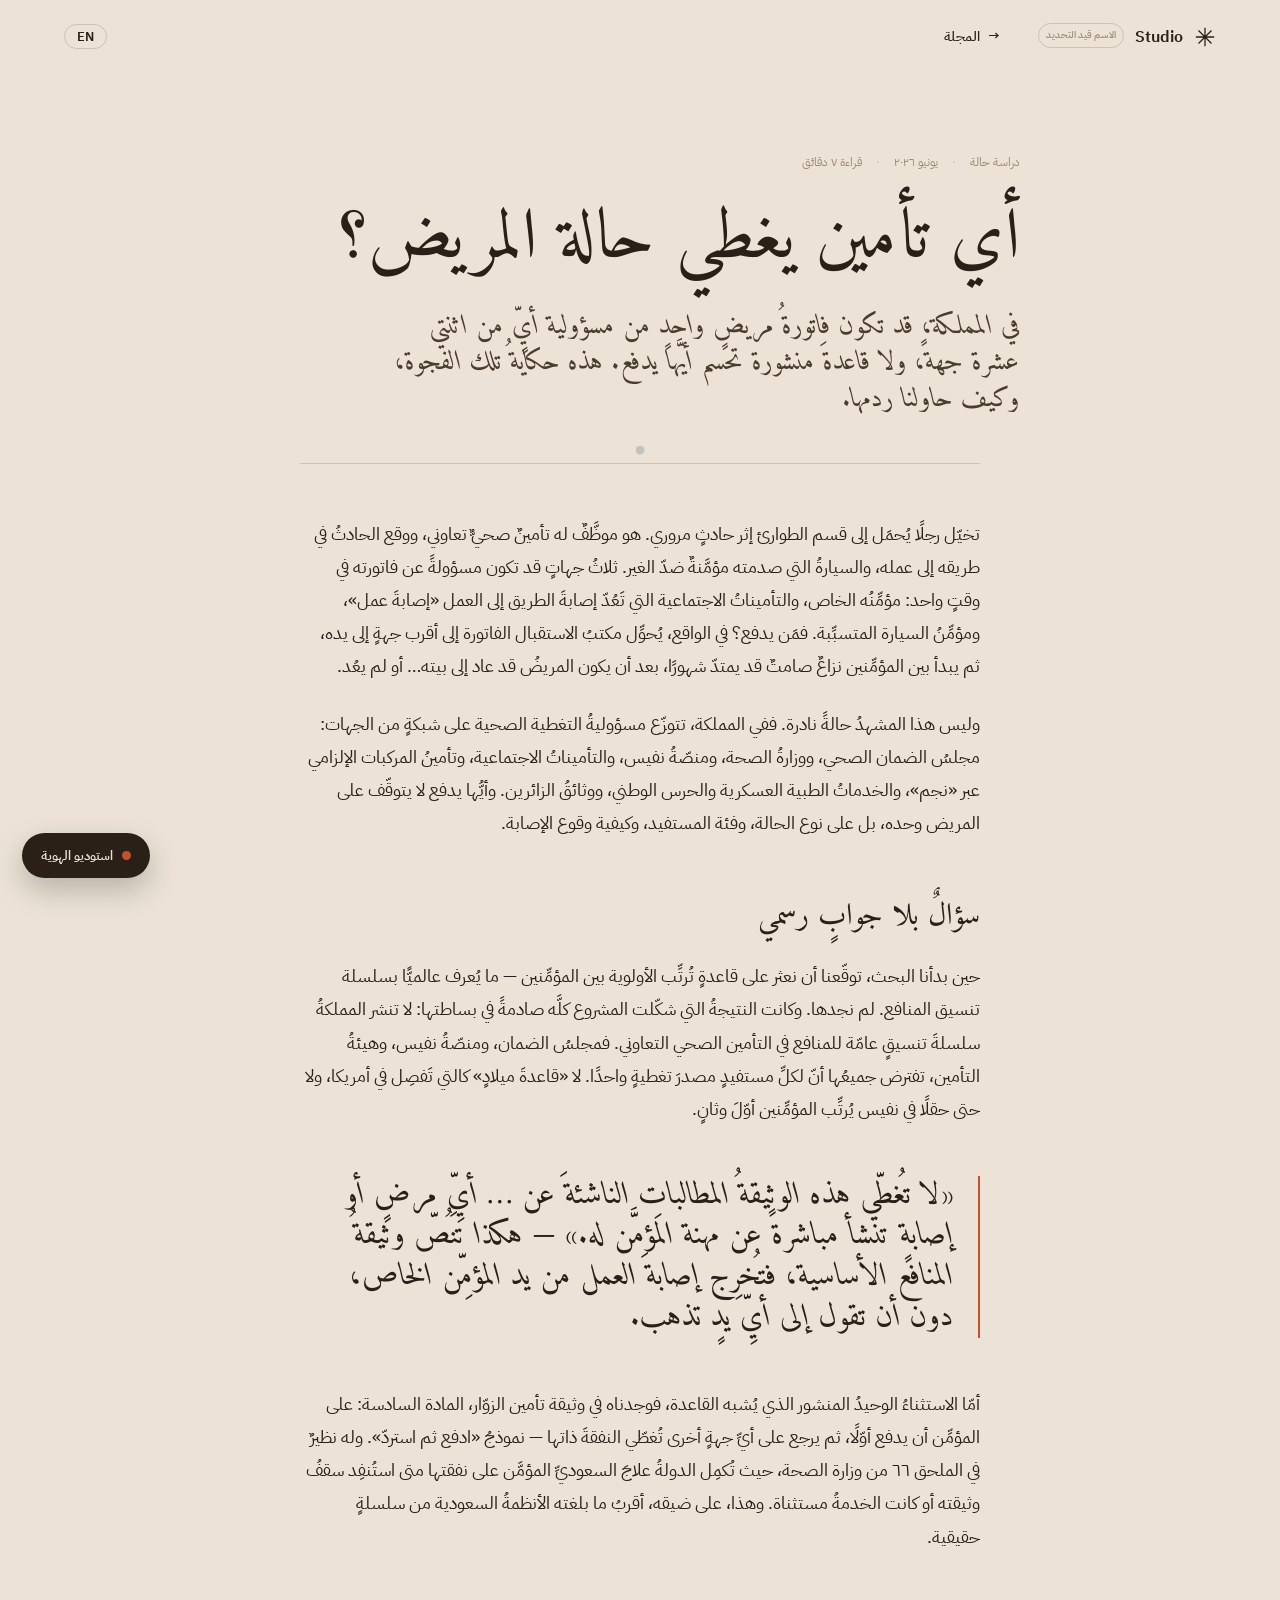
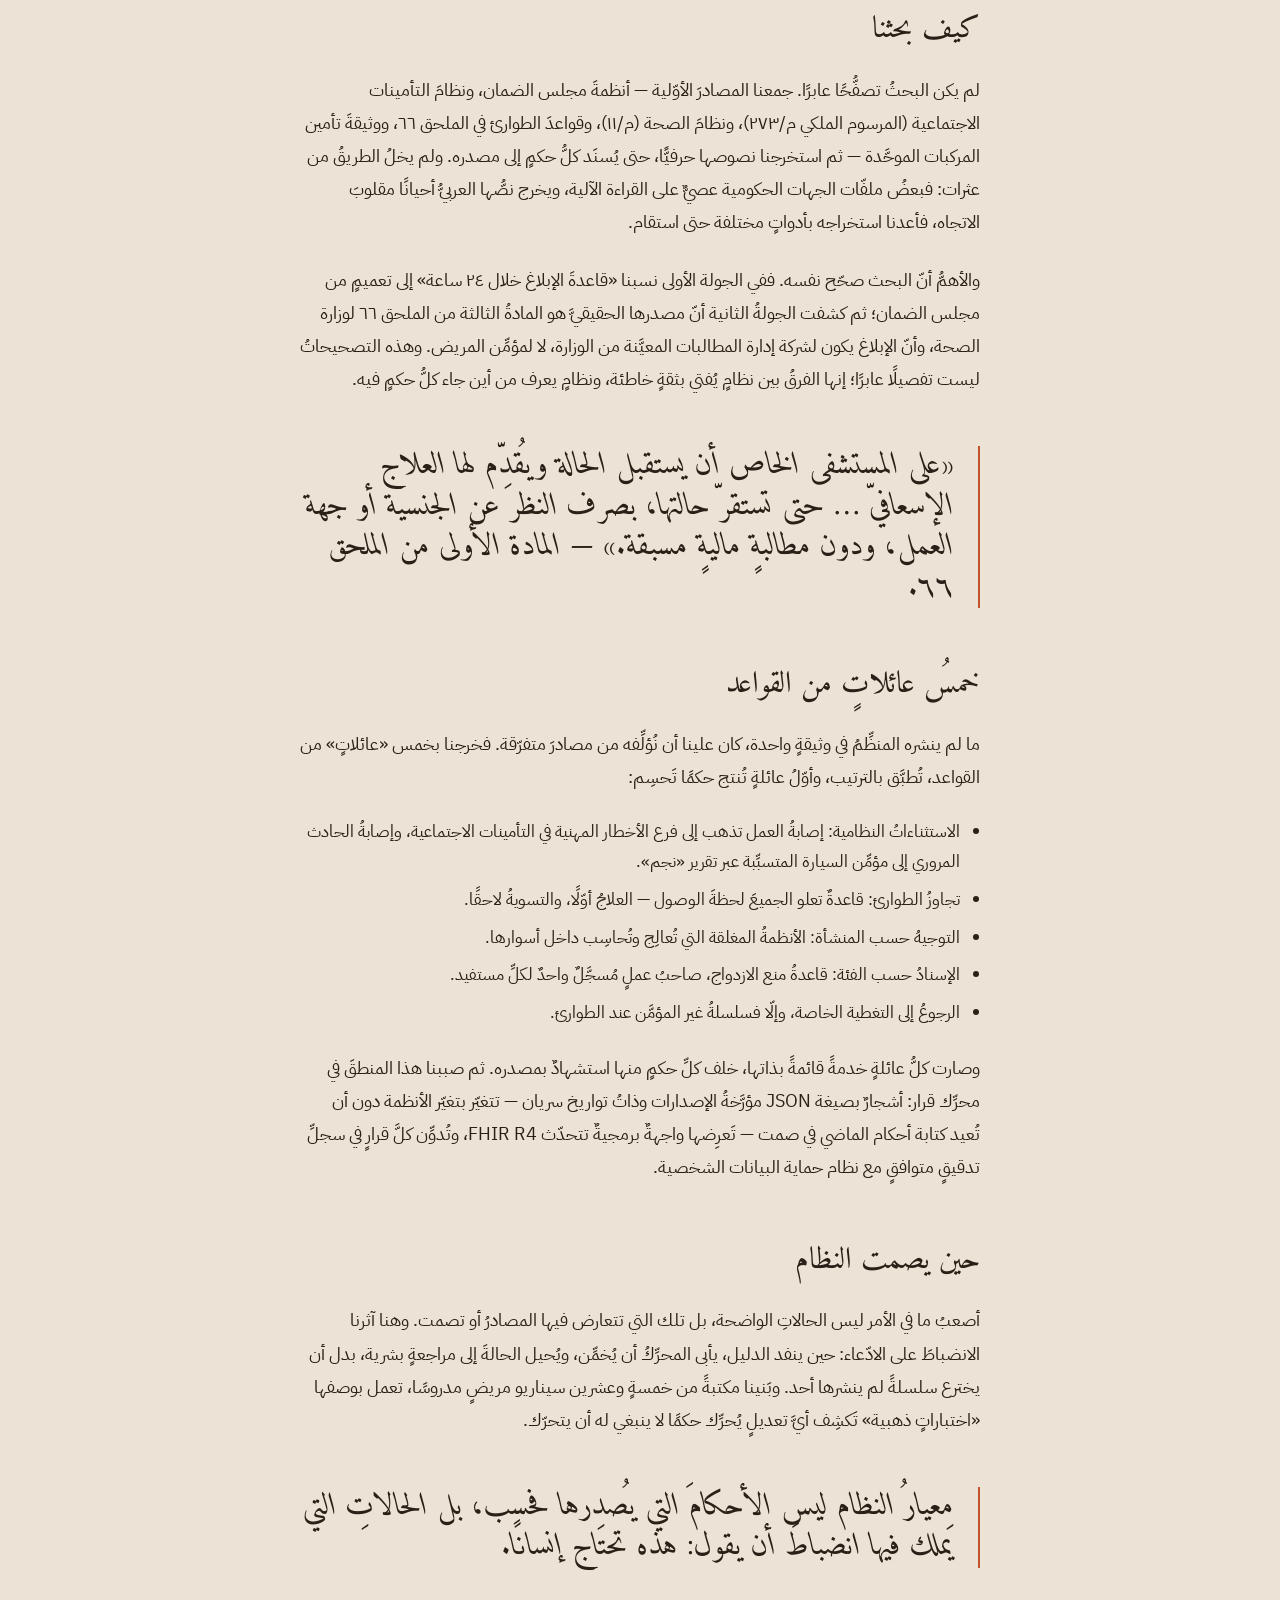
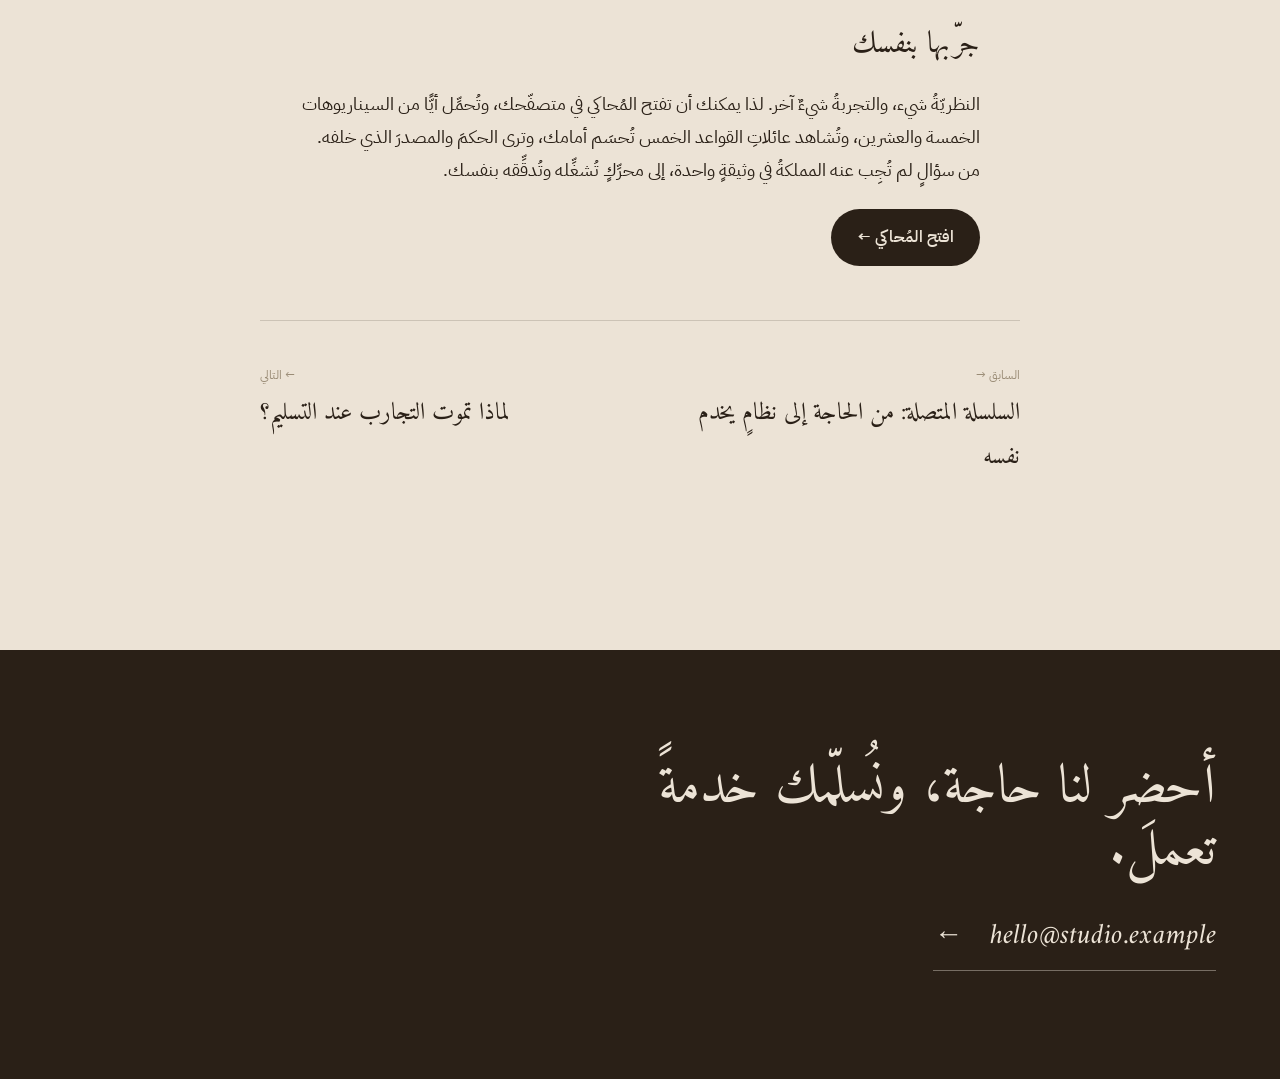
==== article.ar.html @ 2aa1ce28 "Initial commit — experience studio landing (bilingual EN/AR) Editorial-minimal, end-to-end experienc" ====
<!DOCTYPE html>
<html lang="ar" dir="rtl">
<head>
<meta charset="UTF-8"/>
<meta name="viewport" content="width=device-width, initial-scale=1.0"/>
<title>المجلة — الاستوديو</title>
<link rel="preconnect" href="https://fonts.googleapis.com">
<link rel="preconnect" href="https://fonts.gstatic.com" crossorigin>
<link href="https://fonts.googleapis.com/css2?family=Amiri:ital,wght@0,400;0,700;1,400&family=IBM+Plex+Sans+Arabic:wght@400;500;600&family=Tajawal:wght@400;500;700&family=Cairo:wght@400;500;600&family=Almarai:wght@400;700&display=swap" rel="stylesheet">
<link rel="stylesheet" href="studio.css">
<link rel="stylesheet" href="studio.ar.css">
<style>
.nav .back{display:flex;align-items:center;gap:8px;font-family:var(--sans);font-size:.9rem;font-weight:500}
.nav .back .ar{transition:transform .35s ease}
.nav .back:hover .ar{transform:translateX(-4px)}
.acta{background:var(--ink);color:var(--bg);padding-block:clamp(70px,12vh,140px);margin-top:clamp(40px,7vh,80px)}
.acta h2{font-family:var(--serif);letter-spacing:-.03em;line-height:1.15;font-size:clamp(1.8rem,5vw,3.4rem);max-width:20ch;margin-bottom:28px}
.acta a{display:inline-flex;align-items:center;gap:12px;font-family:var(--serif);font-style:italic;font-size:clamp(1.2rem,2.6vw,1.8rem);border-bottom:1px solid color-mix(in srgb,var(--bg) 40%,transparent);padding-bottom:7px;transition:gap .4s,border-color .4s}
.acta a:hover{gap:24px;border-color:var(--bg)}
</style>
</head>
<body data-theme="sand" data-texture="none" data-type="plex">

<nav class="nav">
  <div class="nav-left">
    <a class="brand" href="index.ar.html" data-cursor>
      <span class="mark"><svg width="22" height="22" viewBox="0 0 24 24" fill="none"><path d="M12 2v20M2 12h20M4.9 4.9l14.2 14.2M19.1 4.9L4.9 19.1" stroke="currentColor" stroke-width="1.4"/></svg></span>
      <span data-brand>الاستوديو</span><span class="tbd">الاسم قيد التحديد</span>
    </a>
    <a class="back" href="index.ar.html#journal" data-cursor><span class="ar">→</span> المجلة</a>
  </div>
  <a class="lang" id="langToggle" href="index.html" data-cursor>EN</a>
</nav>

<main class="article wrap" id="article"></main>

<script src="journal.ar.js"></script>
<script>
(function(){
  const posts = window.JOURNAL||[];
  const id = new URLSearchParams(location.search).get('id');
  let idx = posts.findIndex(p=>p.id===id);
  if(idx<0) idx=0;
  const p = posts[idx];
  const prev = posts[(idx-1+posts.length)%posts.length];
  const next = posts[(idx+1)%posts.length];
  document.title = (p?p.title:'المجلة') + ' — ' + (window.BRAND||'الاستوديو');
  const lt = document.getElementById('langToggle'); if(lt) lt.href = p ? `article.html?id=${encodeURIComponent(p.id)}` : 'index.html';

  const block = b => b.t==='h2' ? `<h2>${b.x}</h2>`
    : b.t==='quote' ? `<blockquote>${b.x}</blockquote>`
    : b.t==='ul' ? `<ul>${(b.items||[]).map(i=>`<li>${i}</li>`).join('')}</ul>`
    : b.t==='btn' ? `<a class="prose-btn" href="${b.href}" target="_blank" rel="noopener">${b.x}</a>`
    : `<p>${b.x}</p>`;

  document.getElementById('article').innerHTML = p ? `
    <header class="art-head reveal">
      <div class="art-meta"><span>${p.tag}</span><span class="dot">·</span><span>${p.date}</span><span class="dot">·</span><span>${p.read}</span></div>
      <h1>${p.title}</h1>
      <p class="art-dek">${p.dek}</p>
    </header>
    ${p.img ? `<figure class="art-hero reveal"><img src="${p.img}" alt=""/></figure>` : ''}
    <div class="prose reveal" data-d="1">${p.body.map(block).join('')}</div>
    <nav class="anav">
      <a class="prev" href="article.ar.html?id=${encodeURIComponent(prev.id)}" data-cursor><span class="dir">السابق →</span><span class="t">${prev.title}</span></a>
      <a class="next" href="article.ar.html?id=${encodeURIComponent(next.id)}" data-cursor><span class="dir">← التالي</span><span class="t">${next.title}</span></a>
    </nav>
  ` : `<div class="art-head"><h1>المقالة غير موجودة.</h1><p class="art-dek"><a href="index.ar.html#journal" style="border-bottom:1px solid var(--accent)">العودة إلى المجلة ←</a></p></div>`;
})();
</script>
<section class="acta">
  <div class="wrap"><h2>أحضِر لنا حاجة، ونُسلّمك خدمةً تعمل.</h2><a href="mailto:hello@studio.example" data-cursor><span class="lt">hello@studio.example</span>&nbsp; ←</a></div>
</section>
<script src="studio.js"></script>
</body>
</html>
---- studio.css ----
/* ============================================================
   STUDIO — shared foundation (tokens, type, themes, components)
   Used by index.html (landing) and capability.html (detail).
   Page-specific layout lives inline in each page.
   TYPE SYSTEM — two families only:
     • Display / headings → Fraunces (serif)  [--serif]
     • Everything else     → Inter (sans)       [--sans]
   ============================================================ */
*,*::before,*::after{box-sizing:border-box;margin:0;padding:0}

:root{
  /* default theme: Sand & Clay (warm, light) */
  --bg:#ece3d6; --bg-2:#e3d8c7;
  --ink:#2a2017; --ink-soft:#4a3d2e; --muted:#9a8c76;
  --line:rgba(42,32,23,.16); --line-soft:rgba(42,32,23,.08);
  --accent:#c0532e; --tex:rgba(42,32,23,.05);
  --art-fx:grayscale(1);   /* artworks render palette-neutral so only the accent carries colour */
  --serif:'Fraunces', Georgia, 'Times New Roman', serif;
  --sans:'Inter', system-ui, -apple-system, 'Segoe UI', sans-serif;
  --maxw:1320px; --gutter:clamp(20px, 5vw, 88px);
}
/* ---- warm theme set (light) ---- */
body[data-theme="oxblood"]{ --bg:#f4f0e8; --bg-2:#ebe5d9; --ink:#1c1513; --ink-soft:#3e302c; --muted:#988b7e; --line:rgba(28,21,19,.15); --line-soft:rgba(28,21,19,.07); --accent:#8e2b2b; --tex:rgba(28,21,19,.05); --art-fx:grayscale(1); }
body[data-theme="saffron"]{ --bg:#f4ecd9; --bg-2:#ece1c8; --ink:#2a2212; --ink-soft:#4a3f26; --muted:#9c8f6e; --line:rgba(42,34,18,.15); --line-soft:rgba(42,34,18,.07); --accent:#c2891a; --tex:rgba(42,34,18,.05); --art-fx:grayscale(1); }
body[data-theme="tamr"]{ --bg:#eee4d6; --bg-2:#e4d7c4; --ink:#241a12; --ink-soft:#463524; --muted:#9b8870; --line:rgba(36,26,18,.15); --line-soft:rgba(36,26,18,.07); --accent:#97562b; --tex:rgba(36,26,18,.05); --art-fx:grayscale(1); }
/* ---- warm theme set (dark) ---- */
body[data-theme="night"]{ --bg:#15140f; --bg-2:#1e1c16; --ink:#f1efe6; --ink-soft:#cbc8bb; --muted:#8f8b7c; --line:rgba(241,239,230,.16); --line-soft:rgba(241,239,230,.08); --accent:#e8a14a; --tex:rgba(241,239,230,.06); --art-fx:invert(1) grayscale(1); }
body[data-theme="ember"]{ --bg:#181310; --bg-2:#211a15; --ink:#f0e9e2; --ink-soft:#c9bfb6; --muted:#8c8378; --line:rgba(240,233,226,.15); --line-soft:rgba(240,233,226,.07); --accent:#d2562f; --tex:rgba(240,233,226,.06); --art-fx:invert(1) grayscale(1); }
/* ---- body type options ---- */
body[data-type="manrope"]{ --sans:'Manrope', system-ui, sans-serif; }
body[data-type="space"]{ --sans:'Space Grotesk', system-ui, sans-serif; }
body[data-type="jakarta"]{ --sans:'Plus Jakarta Sans', system-ui, sans-serif; }

html{scroll-behavior:smooth}
body{background:var(--bg);color:var(--ink);font-family:var(--sans);font-size:17px;line-height:1.6;-webkit-font-smoothing:antialiased;overflow-x:hidden;cursor:none;transition:background .5s ease,color .5s ease}
@media (hover:none){ body{cursor:auto} }
::selection{background:var(--ink);color:var(--bg)}
a{color:inherit;text-decoration:none}
p{font-family:var(--sans)}
.wrap{max-width:var(--maxw);margin:0 auto;padding:0 var(--gutter);width:100%}

/* type scale */
.display{font-family:var(--serif);font-weight:300;line-height:0.98;letter-spacing:-0.025em;font-optical-sizing:auto}
.eyebrow{font-size:0.75rem;font-weight:500;letter-spacing:0.22em;text-transform:uppercase;color:var(--muted)}
.label{font-size:0.74rem;font-weight:500;letter-spacing:0.2em;text-transform:uppercase;color:var(--muted)}
.em{font-style:italic;font-weight:400}
.accent{color:var(--accent)}
h1,h2,h3,h4{font-family:var(--serif)}

/* citation chip — the "grounded in literature" marker */
.cite{display:inline-flex;flex-wrap:wrap;gap:6px;font-family:var(--sans)}
.cite .c{font-size:.66rem;letter-spacing:.04em;color:var(--muted);border:1px solid var(--line);border-radius:999px;padding:3px 9px;white-space:nowrap}
.cite .c b{font-weight:600;color:var(--ink-soft)}

/* texture layer */
/* texture sits just above the page background; all content stacks on top of it */
.texture-layer{position:fixed;inset:0;pointer-events:none;z-index:-1;opacity:0;transition:opacity .5s ease}
body[data-texture="dots"] .texture-layer{opacity:1;background-image:radial-gradient(var(--tex) 1.3px,transparent 1.4px);background-size:24px 24px}
body[data-texture="micro"] .texture-layer{opacity:1;background-image:radial-gradient(var(--tex) 1px,transparent 1.1px);background-size:13px 13px}
body[data-texture="wide"] .texture-layer{opacity:1;background-image:radial-gradient(var(--tex) 1.6px,transparent 1.7px);background-size:38px 38px}
body[data-texture="diagonal"] .texture-layer{opacity:1;background-image:repeating-linear-gradient(45deg,var(--tex) 0 1px,transparent 1px 11px)}
body[data-texture="lattice"] .texture-layer{opacity:1;background-image:repeating-linear-gradient(45deg,var(--tex) 0 1px,transparent 1px 14px),repeating-linear-gradient(-45deg,var(--tex) 0 1px,transparent 1px 14px)}

/* custom cursor */
.cursor{position:fixed;top:0;left:0;width:9px;height:9px;border-radius:50%;background:var(--ink);pointer-events:none;z-index:9999;transform:translate(-50%,-50%);transition:width .25s,height .25s,background .25s,opacity .25s,border .25s;mix-blend-mode:difference}
.cursor.is-hover{width:54px;height:54px;background:transparent;border:1px solid #fff}
.cursor.is-hidden{opacity:0}
@media (hover:none){ .cursor{display:none} }

/* nav */
.nav{position:fixed;top:0;left:0;right:0;z-index:200;display:flex;align-items:center;justify-content:space-between;padding:22px var(--gutter);transition:background .4s,border-color .4s,padding .4s;border-bottom:1px solid transparent}
.nav.scrolled{background:color-mix(in srgb,var(--bg) 82%,transparent);backdrop-filter:saturate(120%) blur(10px);border-bottom:1px solid var(--line-soft);padding-top:14px;padding-bottom:14px}
.brand{display:flex;align-items:center;gap:11px;font-family:var(--sans);font-weight:600;letter-spacing:-0.01em;font-size:1.02rem}
.brand .mark{display:inline-flex}
.brand .tbd{font-size:0.6rem;letter-spacing:0.18em;text-transform:uppercase;color:var(--muted);border:1px solid var(--line);border-radius:999px;padding:3px 7px;font-weight:500;transform:translateY(-1px)}
.nav-menu{display:flex;gap:34px;align-items:center}
.nav-menu a{font-size:0.9rem;font-weight:500;position:relative;padding:4px 0}
.nav-menu a::after{content:"";position:absolute;left:0;bottom:0;height:1px;width:0;background:var(--ink);transition:width .35s cubic-bezier(.2,.7,.2,1)}
.nav-menu a:hover::after{width:100%}
.nav-left{display:flex;align-items:center;gap:clamp(22px,3vw,48px)}
.nav-right{display:flex;align-items:center;gap:28px}
.nav .lang{font-family:var(--sans);font-size:.82rem;font-weight:600;border:1px solid var(--line);border-radius:999px;padding:5px 12px;line-height:1;transition:background .25s,color .25s,border-color .25s}
.nav .lang:hover{background:var(--ink);color:var(--bg);border-color:var(--ink)}
@media (max-width:680px){ .nav-menu{display:none} }

/* reveal */
.reveal{opacity:0;transform:translateY(26px);transition:opacity 1s ease,transform 1s cubic-bezier(.16,1,.3,1)}
.reveal.in{opacity:1;transform:none}
.reveal[data-d="1"]{transition-delay:.08s}.reveal[data-d="2"]{transition-delay:.16s}.reveal[data-d="3"]{transition-delay:.24s}.reveal[data-d="4"]{transition-delay:.32s}

/* brand studio panel (injected by studio.js) */
.bpanel{position:fixed;right:22px;bottom:22px;z-index:9990;font-family:var(--sans)}
.bpanel,.bpanel *{cursor:auto}
.bpanel-card{width:300px;background:var(--bg);border:1px solid var(--line);border-radius:16px;box-shadow:0 18px 50px rgba(0,0,0,.18);overflow:hidden}
.bpanel.is-min .bpanel-card{display:none}
.bpanel-head{display:flex;align-items:center;justify-content:space-between;padding:14px 16px;border-bottom:1px solid var(--line-soft)}
.bpanel-head .title{display:flex;align-items:center;gap:9px;font-size:.8rem;font-weight:600;letter-spacing:.01em}
.bpanel-head .title .dotmark{width:10px;height:10px;border-radius:50%;background:var(--accent);transition:background .4s}
.bpanel-min{width:28px;height:28px;border:1px solid var(--line);border-radius:8px;background:transparent;color:var(--ink);cursor:pointer;display:flex;align-items:center;justify-content:center;font-size:1.1rem;line-height:1}
.bpanel-min:hover{background:var(--ink);color:var(--bg)}
.bpanel-body{padding:16px;display:flex;flex-direction:column;gap:18px}
.bp-group{display:flex;flex-direction:column;gap:10px}
.bp-label{font-size:.66rem;letter-spacing:.18em;text-transform:uppercase;color:var(--muted);font-weight:600}
.bp-swatches{display:grid;grid-template-columns:repeat(3,1fr);gap:8px}
.swatch{position:relative;height:42px;border-radius:10px;border:1px solid var(--line);cursor:pointer;overflow:hidden;padding:0;transition:transform .2s,box-shadow .2s,border-color .2s}
.swatch:hover{transform:translateY(-2px)}
.swatch.active{border-color:var(--ink);box-shadow:0 0 0 2px var(--ink)}
.bp-row{display:flex;gap:7px;flex-wrap:wrap}
.chip{font-family:var(--sans);font-size:.78rem;padding:7px 12px;border:1px solid var(--line);border-radius:999px;background:transparent;color:var(--ink);cursor:pointer;transition:.2s}
.chip:hover{border-color:var(--ink)}
.chip.active{background:var(--ink);color:var(--bg);border-color:var(--ink)}
.bpanel-tab{display:none;align-items:center;gap:9px;background:var(--ink);color:var(--bg);border:none;border-radius:999px;padding:13px 19px;font-family:var(--sans);font-size:.82rem;font-weight:600;cursor:pointer;box-shadow:0 12px 30px rgba(0,0,0,.22)}
.bpanel-tab .dotmark{width:9px;height:9px;border-radius:50%;background:var(--accent)}
.bpanel.is-min .bpanel-tab{display:inline-flex}

/* ============ ARTWORKS ============ */
/* Bands are desaturated (var(--art-fx)) so only the theme accent carries colour;
   on dark themes --art-fx also inverts so the bone artwork sits on the dark page. */
.art-band{width:100%;overflow:hidden;border-block:1px solid var(--line);background:var(--bg)}
.art-band img{display:block;width:100%;height:100%;object-fit:cover;object-position:center}
.art-band--ufuq{height:clamp(180px,26vw,360px)}
.art-band--ufuq img{filter:var(--art-fx)}
.art-band--naseej{height:clamp(150px,20vw,250px)}
.art-band--naseej img{filter:grayscale(1)}   /* stays bone (aligns with CTA), just desaturated */

/* Madar — large feature tile: always a dark tile with light text (the art is dark).
   The art lives on a ::before layer so it can be desaturated without affecting the
   accent link, and stays consistent across every theme. */
.tile.dark.c-1{
  position:relative; isolation:isolate; border:none;
  background:#15140f; color:#f3f1ea;
  box-shadow:0 26px 64px rgba(0,0,0,.34);
}
.tile.dark.c-1:hover{ box-shadow:0 42px 92px rgba(0,0,0,.42); }
.tile.dark.c-1::before{
  content:""; position:absolute; inset:0; z-index:0;
  background-image:linear-gradient(80deg, #15140f 32%, color-mix(in srgb,#15140f 55%,transparent) 72%, transparent 110%), url('artworks/Madar.jpeg');
  background-size:cover; background-position:center; background-repeat:no-repeat;
  filter:grayscale(1);
}
.tile.dark.c-1 > *{ position:relative; z-index:1; }
.tile.dark.c-1 h3{ color:#f3f1ea; }
.tile.dark.c-1 p{ color:rgba(243,241,234,.74); }
.tile.dark.c-1 .t-no{ color:rgba(243,241,234,.6); }
.tile.dark.c-1 .t-no:last-child{ color:#f3f1ea; }

/* ============ PEOPLE — documentary photos (framed editorial cards) ============ */
.photo{border:1px solid var(--line);border-radius:14px;overflow:hidden;background:var(--bg-2)}
.photo img{display:block;width:100%;height:auto}
/* Listening — wide feature under the manifesto POV */
.studio-photo{margin-top:clamp(40px,6vw,72px)}
.studio-photo .photo{height:clamp(280px,38vw,520px)}
.studio-photo .photo img{height:100%;object-fit:cover;object-position:center}
/* Process — photo + the four steps */
.proc-layout{display:grid;grid-template-columns:.82fr 1.18fr;gap:clamp(20px,4vw,56px);align-items:stretch}
.proc-layout .photo{min-height:100%}
.proc-layout .photo img{height:100%;object-fit:cover;object-position:center}
.proc-layout .proc-grid{grid-template-columns:1fr 1fr;gap:clamp(18px,2.5vw,36px)}
@media (max-width:860px){ .proc-layout{grid-template-columns:1fr;gap:24px} .proc-layout .photo{height:clamp(260px,62vw,420px)} }
@media (max-width:480px){ .proc-layout .proc-grid{grid-template-columns:1fr} }
/* The Studio — wide contained feature */
.studio-wide{padding-bottom:clamp(70px,11vh,150px)}
.studio-wide .photo{height:clamp(240px,32vw,440px)}
.studio-wide .photo img{height:100%;object-fit:cover;object-position:center}
/* Handover — inside the CTA */
.cta .cta-grid{display:grid;grid-template-columns:1.05fr .95fr;gap:clamp(28px,5vw,80px);align-items:center;margin-bottom:clamp(24px,4vw,44px)}
.cta .cta-grid .photo{border-color:color-mix(in srgb,var(--bg) 22%,transparent)}
@media (max-width:860px){ .cta .cta-grid{grid-template-columns:1fr} }

/* ============ JOURNAL (list on landing) ============ */
.journal .head{display:flex;justify-content:space-between;align-items:baseline;flex-wrap:wrap;gap:16px;margin-bottom:40px}
.journal .head h2{font-weight:300;font-size:clamp(1.9rem,4.4vw,3.4rem);letter-spacing:-0.02em}
.jlist{display:flex;flex-direction:column}
.jitem{display:grid;grid-template-columns:160px minmax(0,1fr) auto;gap:clamp(16px,4vw,48px);align-items:baseline;padding:30px 0;border-top:1px solid var(--line);transition:padding-left .5s cubic-bezier(.16,1,.3,1)}
.jitem:last-child{border-bottom:1px solid var(--line)}
.jitem:hover{padding-left:14px}
.jmeta{font-family:var(--sans);font-size:.72rem;letter-spacing:.16em;text-transform:uppercase;color:var(--muted)}
.jitem h3{font-weight:400;font-size:clamp(1.4rem,2.6vw,2.1rem);letter-spacing:-0.02em;line-height:1.12}
.jitem .jbody p{font-size:1rem;color:var(--ink-soft);margin-top:8px;max-width:62ch}
.jmore{font-family:var(--sans);font-size:.8rem;font-weight:500;color:var(--accent);white-space:nowrap;align-self:center;transition:gap .35s ease}
@media (max-width:760px){ .jitem{grid-template-columns:1fr;gap:6px} .jmore{display:none} }

/* ============ ARTICLE PAGE ============ */
.article{padding-top:clamp(120px,17vh,200px);padding-bottom:clamp(40px,7vh,90px)}
.art-head{max-width:760px;margin:0 auto}
.art-meta{font-family:var(--sans);font-size:.72rem;letter-spacing:.16em;text-transform:uppercase;color:var(--muted);margin-bottom:22px;display:flex;gap:14px;flex-wrap:wrap}
.art-meta .dot{color:var(--line)}
.art-head h1{font-family:var(--serif);font-weight:300;letter-spacing:-0.03em;line-height:1.05;font-size:clamp(2.2rem,6vw,4.4rem)}
.art-dek{font-family:var(--serif);font-style:italic;font-weight:300;font-size:clamp(1.2rem,2.6vw,1.7rem);line-height:1.35;color:var(--ink-soft);margin-top:24px;max-width:46ch}
.art-hero{max-width:920px;margin:clamp(30px,5vh,56px) auto 0;border:1px solid var(--line);border-radius:16px;overflow:hidden;aspect-ratio:16/9;background:var(--bg-2)}
.art-hero img{width:100%;height:100%;object-fit:cover;display:block}
.prose{max-width:680px;margin:0 auto;padding-block:clamp(36px,6vh,64px);border-top:1px solid var(--line);margin-top:clamp(30px,5vh,56px)}
.art-hero + .prose{border-top:none;margin-top:clamp(28px,4vh,48px)}
.prose > * + *{margin-top:1.35em}
.prose p{font-size:1.12rem;line-height:1.85;color:var(--ink)}
.prose h2{font-family:var(--serif);font-weight:400;font-size:clamp(1.35rem,3vw,1.9rem);letter-spacing:-0.02em;line-height:1.2;margin-top:1.9em}
.prose blockquote{font-family:var(--serif);font-style:italic;font-size:clamp(1.35rem,3.2vw,1.95rem);line-height:1.3;color:var(--ink);border-inline-start:2px solid var(--accent);padding-inline-start:24px;margin-block:1.6em}
.prose ul{padding-inline-start:1.2em;display:flex;flex-direction:column;gap:.5em}
.prose li{font-size:1.08rem;line-height:1.7;color:var(--ink)}
.prose-btn{display:inline-flex;align-items:center;gap:10px;font-family:var(--sans);font-weight:600;font-size:1rem;color:var(--bg);background:var(--ink);border-radius:999px;padding:14px 26px;text-decoration:none;transition:gap .35s ease,background .3s ease}
.prose-btn:hover{gap:18px;background:var(--accent)}
/* article prev/next */
.anav{max-width:760px;margin:0 auto;display:flex;justify-content:space-between;gap:20px;padding-block:clamp(30px,5vh,56px);border-top:1px solid var(--line)}
.anav a{display:flex;flex-direction:column;gap:6px;max-width:47%}
.anav .dir{font-size:.72rem;letter-spacing:.16em;text-transform:uppercase;color:var(--muted)}
.anav .t{font-family:var(--serif);font-size:clamp(1.1rem,2.2vw,1.5rem);letter-spacing:-.02em;transition:color .3s}
.anav a:hover .t{color:var(--accent)}
.anav .next{align-items:flex-end;text-align:right;margin-left:auto}

/* ============ HERO MEDIA — Najdi backdrop, text in front ============ */
.hero-media{position:absolute;top:0;bottom:0;left:50%;transform:translateX(-50%);width:100vw;z-index:0;pointer-events:none;overflow:hidden}
.hero-media img{width:100%;height:100%;object-fit:cover;object-position:left center;display:block}
/* scrim from the bottom so the headline + subline stay legible */
.hero-media::after{content:"";position:absolute;inset:0;background:linear-gradient(to top, var(--bg) 4%, color-mix(in srgb,var(--bg) 60%,transparent) 30%, transparent 60%)}
.hero > *:not(.hero-media){position:relative;z-index:1}

@media (prefers-reduced-motion:reduce){
  *{animation:none!important;transition:none!important}
  .reveal{opacity:1;transform:none}
  .cursor{display:none}
  body{cursor:auto}
}
@media (max-width:680px){
  body{font-size:16px}
  .nav{padding:16px var(--gutter)}
  .brand{font-size:.95rem;gap:9px}
  .brand .tbd{display:none}
  .bpanel{right:12px;bottom:12px}
  .bpanel-card{width:calc(100vw - 24px);max-width:340px;max-height:72svh;overflow-y:auto}
  .bpanel-body{padding:14px;gap:16px}
  .bpanel-tab{padding:11px 16px;font-size:.78rem}
}
---- studio.ar.css ----
/* ============================================================
   STUDIO — Arabic / RTL overrides
   Loaded AFTER studio.css on the Arabic pages only.
   • Arabic font pairing: Amiri (display) + IBM Plex Sans Arabic / Tajawal (body)
   • Direction-aware fixes (letter-spacing, hover sides, panel side, arrows)
   ============================================================ */

/* Arabic type system — overrides the Latin defaults from studio.css */
:root{
  --serif:'Amiri','Noto Naskh Arabic', Georgia, serif;
  --sans:'IBM Plex Sans Arabic','Tajawal', system-ui, sans-serif;
}
body[data-type="plex"]{    --sans:'IBM Plex Sans Arabic', system-ui, sans-serif; }
body[data-type="tajawal"]{ --sans:'Tajawal', system-ui, sans-serif; }
body[data-type="cairo"]{   --sans:'Cairo', system-ui, sans-serif; }
body[data-type="almarai"]{ --sans:'Almarai', system-ui, sans-serif; }

/* Arabic doesn't use letter-spacing; it breaks shaping/ligatures */
[dir="rtl"] *{ letter-spacing:normal !important; }

/* readability + weight (Amiri ships 400/700, so render headings at 400) */
[dir="rtl"] body{ line-height:1.8; }
[dir="rtl"] h1,[dir="rtl"] h2,[dir="rtl"] h3,[dir="rtl"] h4,[dir="rtl"] .display{ font-weight:400; line-height:1.25; }
[dir="rtl"] .hero h1{ line-height:1.18; }
[dir="rtl"] .display{ letter-spacing:normal; }

/* nav underline grows from the right */
[dir="rtl"] .nav-menu a::after{ left:auto; right:0; }
[dir="rtl"] .nav .back:hover .ar{ transform:translateX(4px); }

/* step hover indents from the right */
[dir="rtl"] .step{ transition:padding-right .5s cubic-bezier(.16,1,.3,1); }
[dir="rtl"] .step:hover{ padding-left:0; padding-right:18px; }
[dir="rtl"] .step .arrow{ margin-left:0; margin-right:.4em; transform:translateX(8px); }
[dir="rtl"] .step:hover .arrow{ transform:translateX(0); }

/* detail prev/next alignment */
[dir="rtl"] .dnav .next{ margin-left:0; margin-right:auto; align-items:flex-end; text-align:left; }
[dir="rtl"] .dnav .prev{ align-items:flex-start; text-align:right; }
[dir="rtl"] .dlist li{ padding:15px 26px 15px 0; }
[dir="rtl"] .dlist li::before{ left:auto; right:0; }
[dir="rtl"] .reflist li,[dir="rtl"] .alist li{ direction:rtl; }

/* Madar tile: flip the gradient horizontally so the solid/dark side stays under the
   text (which is on the right in RTL) and the nebula shows on the left */
[dir="rtl"] .tile.dark.c-1::before{
  background-image:linear-gradient(280deg, #15140f 32%, color-mix(in srgb,#15140f 55%,transparent) 72%, transparent 110%), url('artworks/Madar.jpeg');
}

/* hero media mirrored: show the people toward the left, away from the right-aligned text */
[dir="rtl"] .hero-media img{ object-position:28% center; }

/* journal list + article nav: indent and align from the right */
[dir="rtl"] .jitem{ transition:padding-right .5s cubic-bezier(.16,1,.3,1); }
[dir="rtl"] .jitem:hover{ padding-left:0; padding-right:14px; }
[dir="rtl"] .anav .next{ margin-left:0; margin-right:auto; align-items:flex-end; text-align:left; }
[dir="rtl"] .anav .prev{ align-items:flex-start; text-align:right; }

/* hero backdrop flips so the bright wall sits under the right-aligned text */
[dir="rtl"] .hero-media img{ transform:scaleX(-1); object-position:left center; }

/* marquee scrolls the natural RTL way (toward the right) */
[dir="rtl"] .marquee .track{ animation-direction:reverse; }

/* brand studio panel docks bottom-left in RTL */
[dir="rtl"] .bpanel{ right:auto; left:22px; }
@media (max-width:680px){ [dir="rtl"] .bpanel{ right:auto; left:12px; } }

/* mixed-content bits: keep Latin citations/emails reading LTR inside RTL */
[dir="rtl"] .cite .c,[dir="rtl"] .reflist li span:last-child{ direction:rtl; }
.lt{ direction:ltr; unicode-bidi:isolate; display:inline-block; }
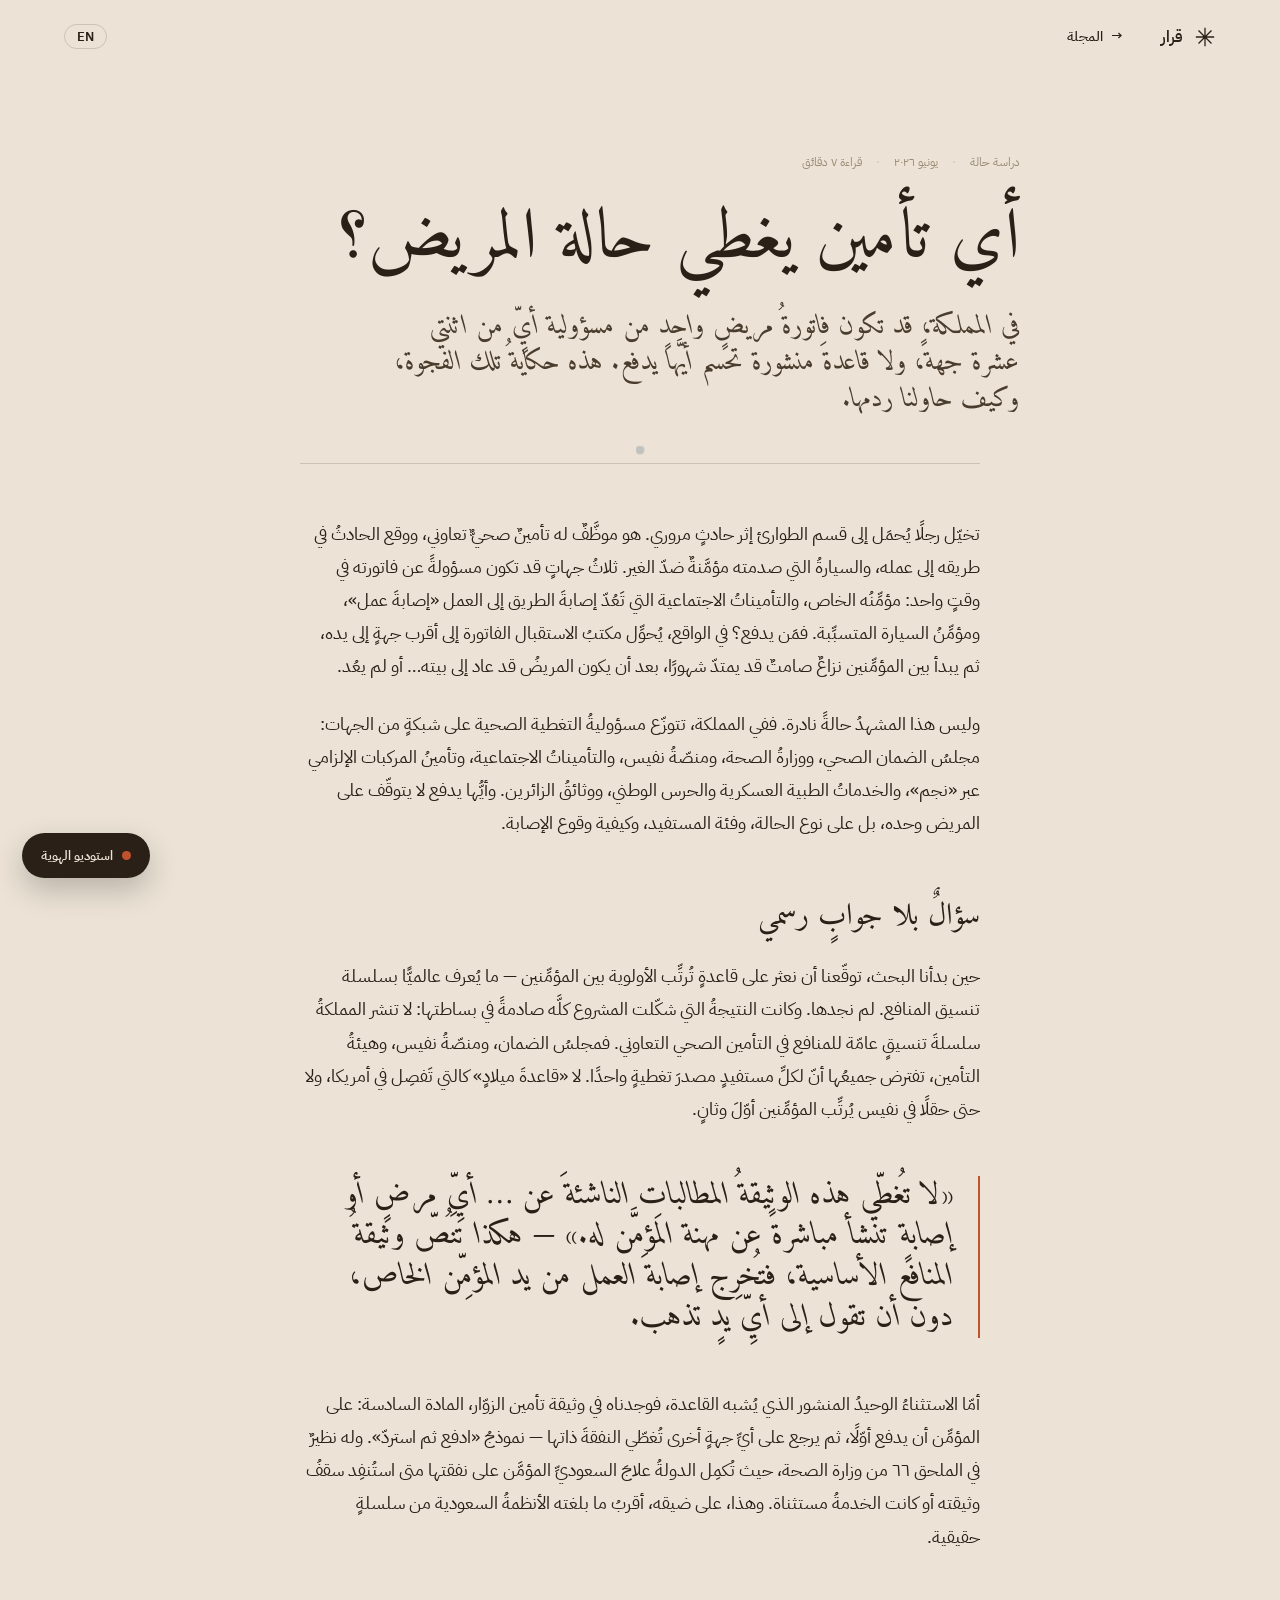
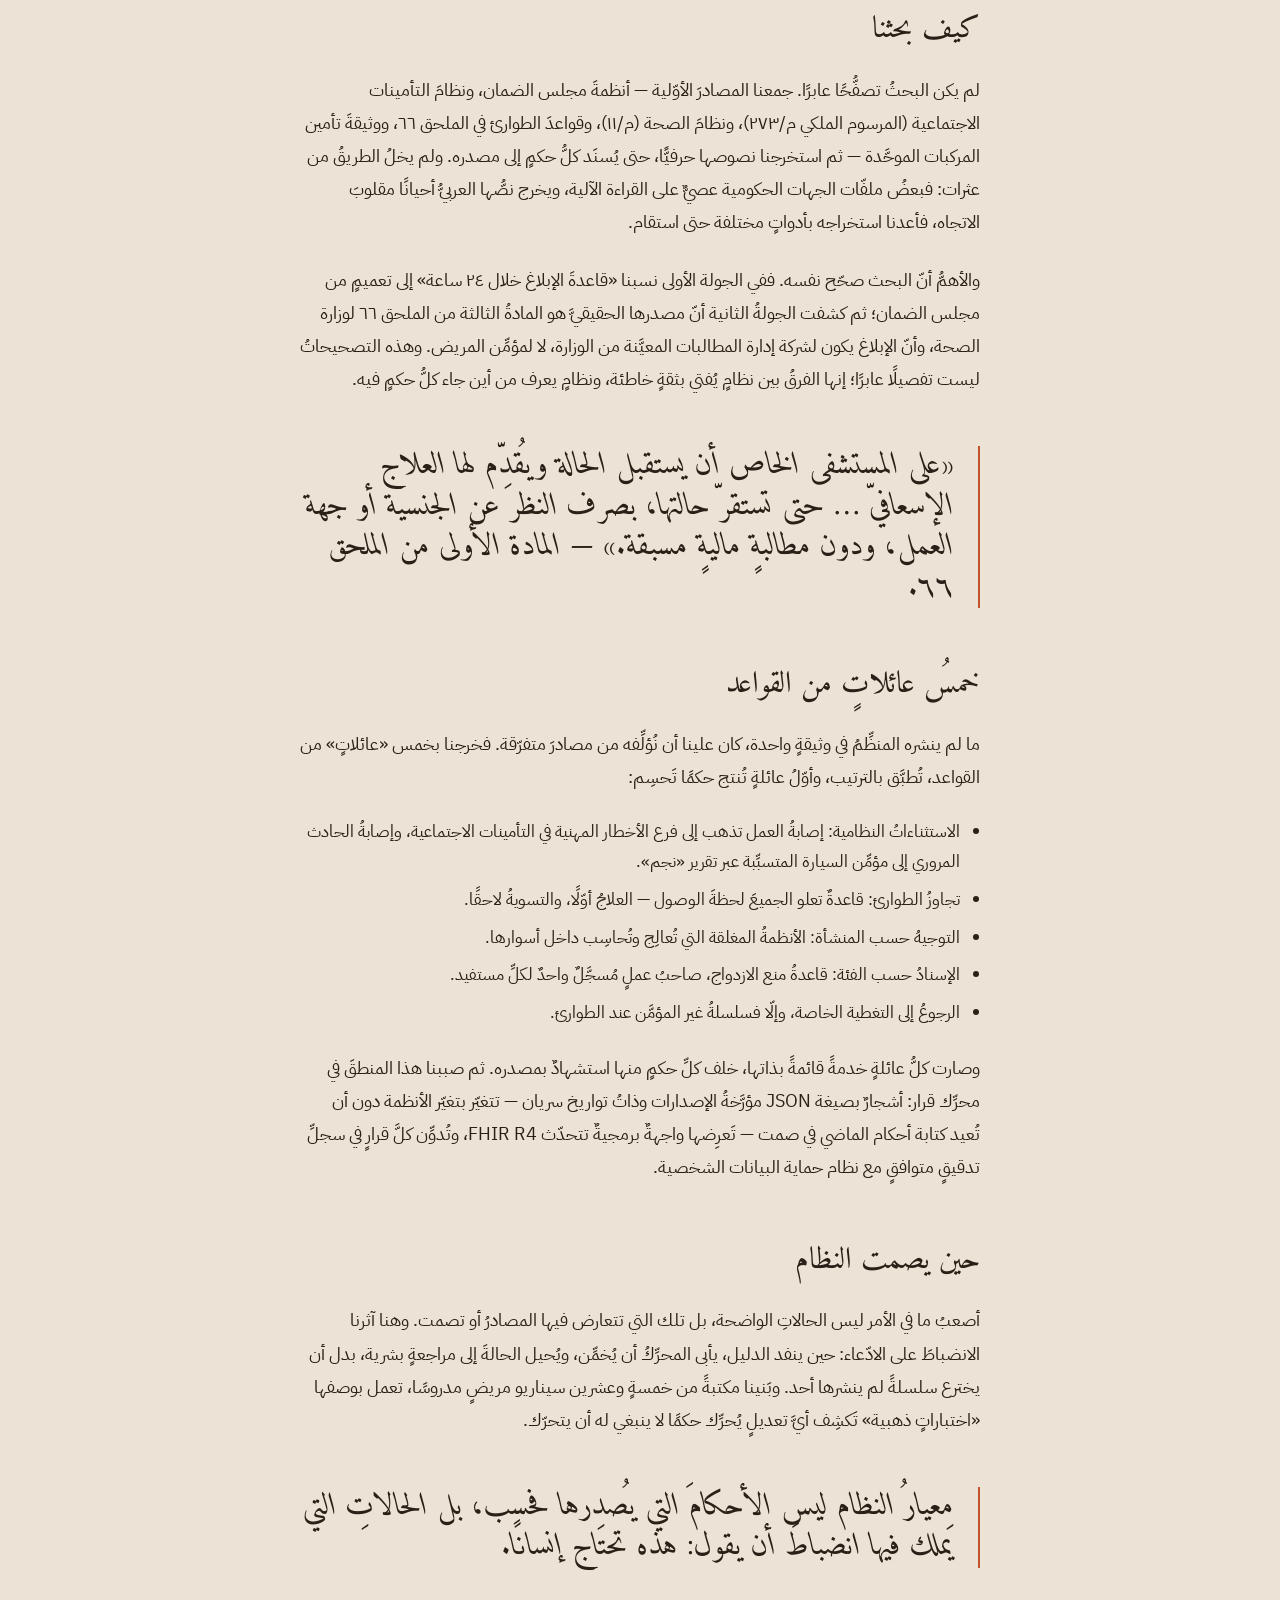
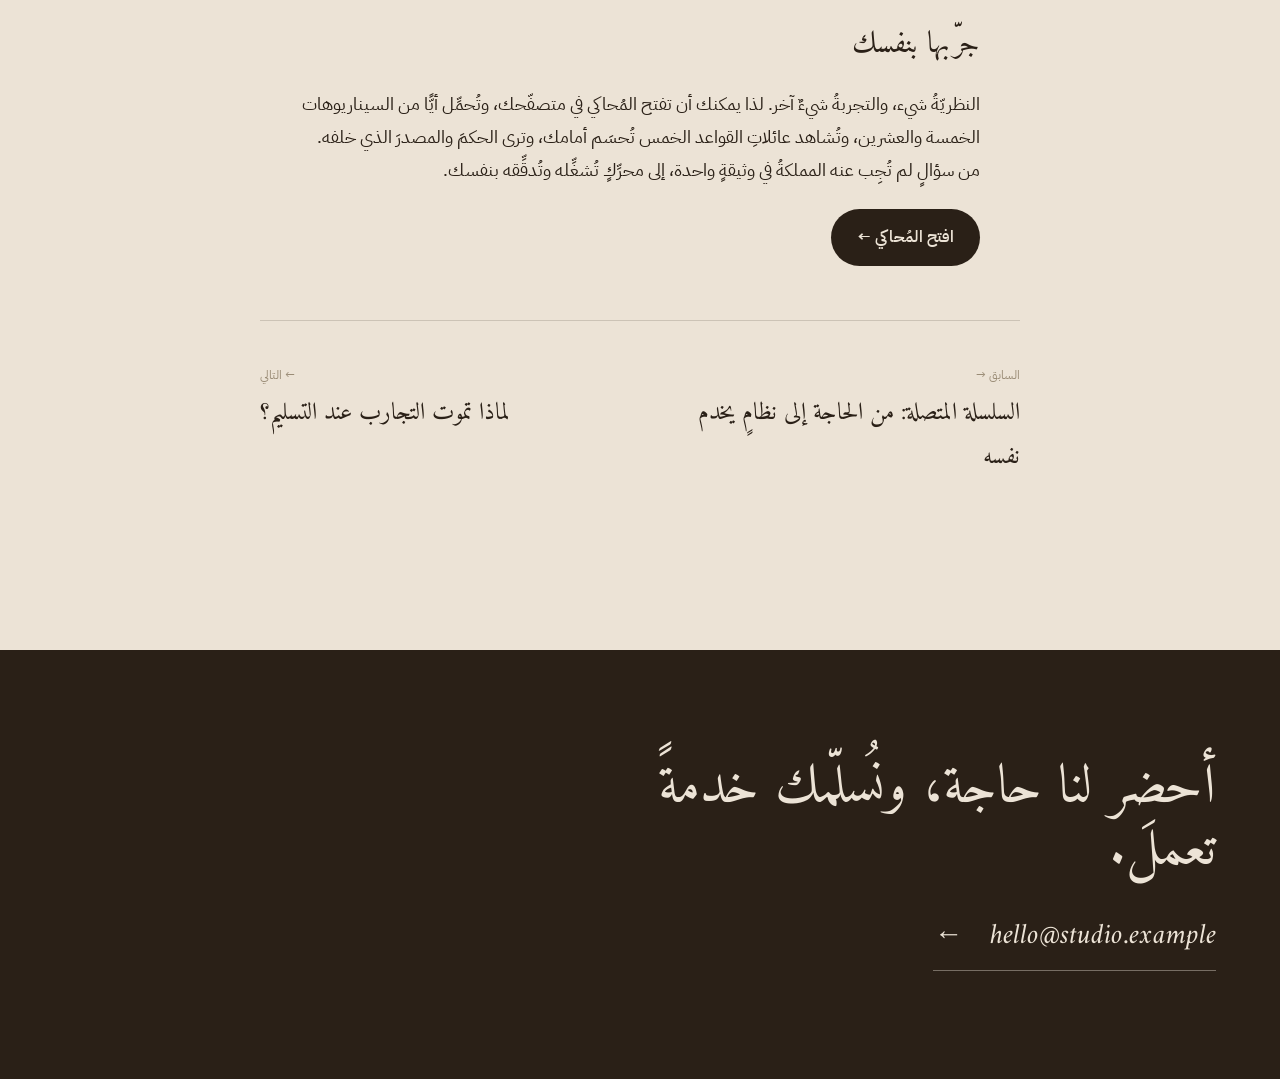
==== commit 7f02243e: "Name the studio "Qarar" (قرار) and make the nav contrast-safe over the hero - Brand name set to Qara" ====
--- a/article.ar.html
+++ b/article.ar.html
@@ -3,7 +3,7 @@
 <head>
 <meta charset="UTF-8"/>
 <meta name="viewport" content="width=device-width, initial-scale=1.0"/>
-<title>المجلة — الاستوديو</title>
+<title>المجلة — قرار</title>
 <link rel="preconnect" href="https://fonts.googleapis.com">
 <link rel="preconnect" href="https://fonts.gstatic.com" crossorigin>
 <link href="https://fonts.googleapis.com/css2?family=Amiri:ital,wght@0,400;0,700;1,400&family=IBM+Plex+Sans+Arabic:wght@400;500;600&family=Tajawal:wght@400;500;700&family=Cairo:wght@400;500;600&family=Almarai:wght@400;700&display=swap" rel="stylesheet">
@@ -25,7 +25,7 @@
   <div class="nav-left">
     <a class="brand" href="index.ar.html" data-cursor>
       <span class="mark"><svg width="22" height="22" viewBox="0 0 24 24" fill="none"><path d="M12 2v20M2 12h20M4.9 4.9l14.2 14.2M19.1 4.9L4.9 19.1" stroke="currentColor" stroke-width="1.4"/></svg></span>
-      <span data-brand>الاستوديو</span><span class="tbd">الاسم قيد التحديد</span>
+      <span data-brand>قرار</span>
     </a>
     <a class="back" href="index.ar.html#journal" data-cursor><span class="ar">→</span> المجلة</a>
   </div>
--- a/studio.css
+++ b/studio.css
@@ -210,8 +210,11 @@
 /* ============ HERO MEDIA — Najdi backdrop, text in front ============ */
 .hero-media{position:absolute;top:0;bottom:0;left:50%;transform:translateX(-50%);width:100vw;z-index:0;pointer-events:none;overflow:hidden}
 .hero-media img{width:100%;height:100%;object-fit:cover;object-position:left center;display:block}
-/* scrim from the bottom so the headline + subline stay legible */
-.hero-media::after{content:"";position:absolute;inset:0;background:linear-gradient(to top, var(--bg) 4%, color-mix(in srgb,var(--bg) 60%,transparent) 30%, transparent 60%)}
+/* scrims: a top one so the nav keeps theme contrast over the photo, and a bottom
+   one so the headline + subline stay legible */
+.hero-media::after{content:"";position:absolute;inset:0;background:
+  linear-gradient(to bottom, color-mix(in srgb,var(--bg) 82%,transparent) 0%, color-mix(in srgb,var(--bg) 32%,transparent) 9%, transparent 18%),
+  linear-gradient(to top, var(--bg) 4%, color-mix(in srgb,var(--bg) 60%,transparent) 30%, transparent 60%)}
 .hero > *:not(.hero-media){position:relative;z-index:1}
 
 @media (prefers-reduced-motion:reduce){
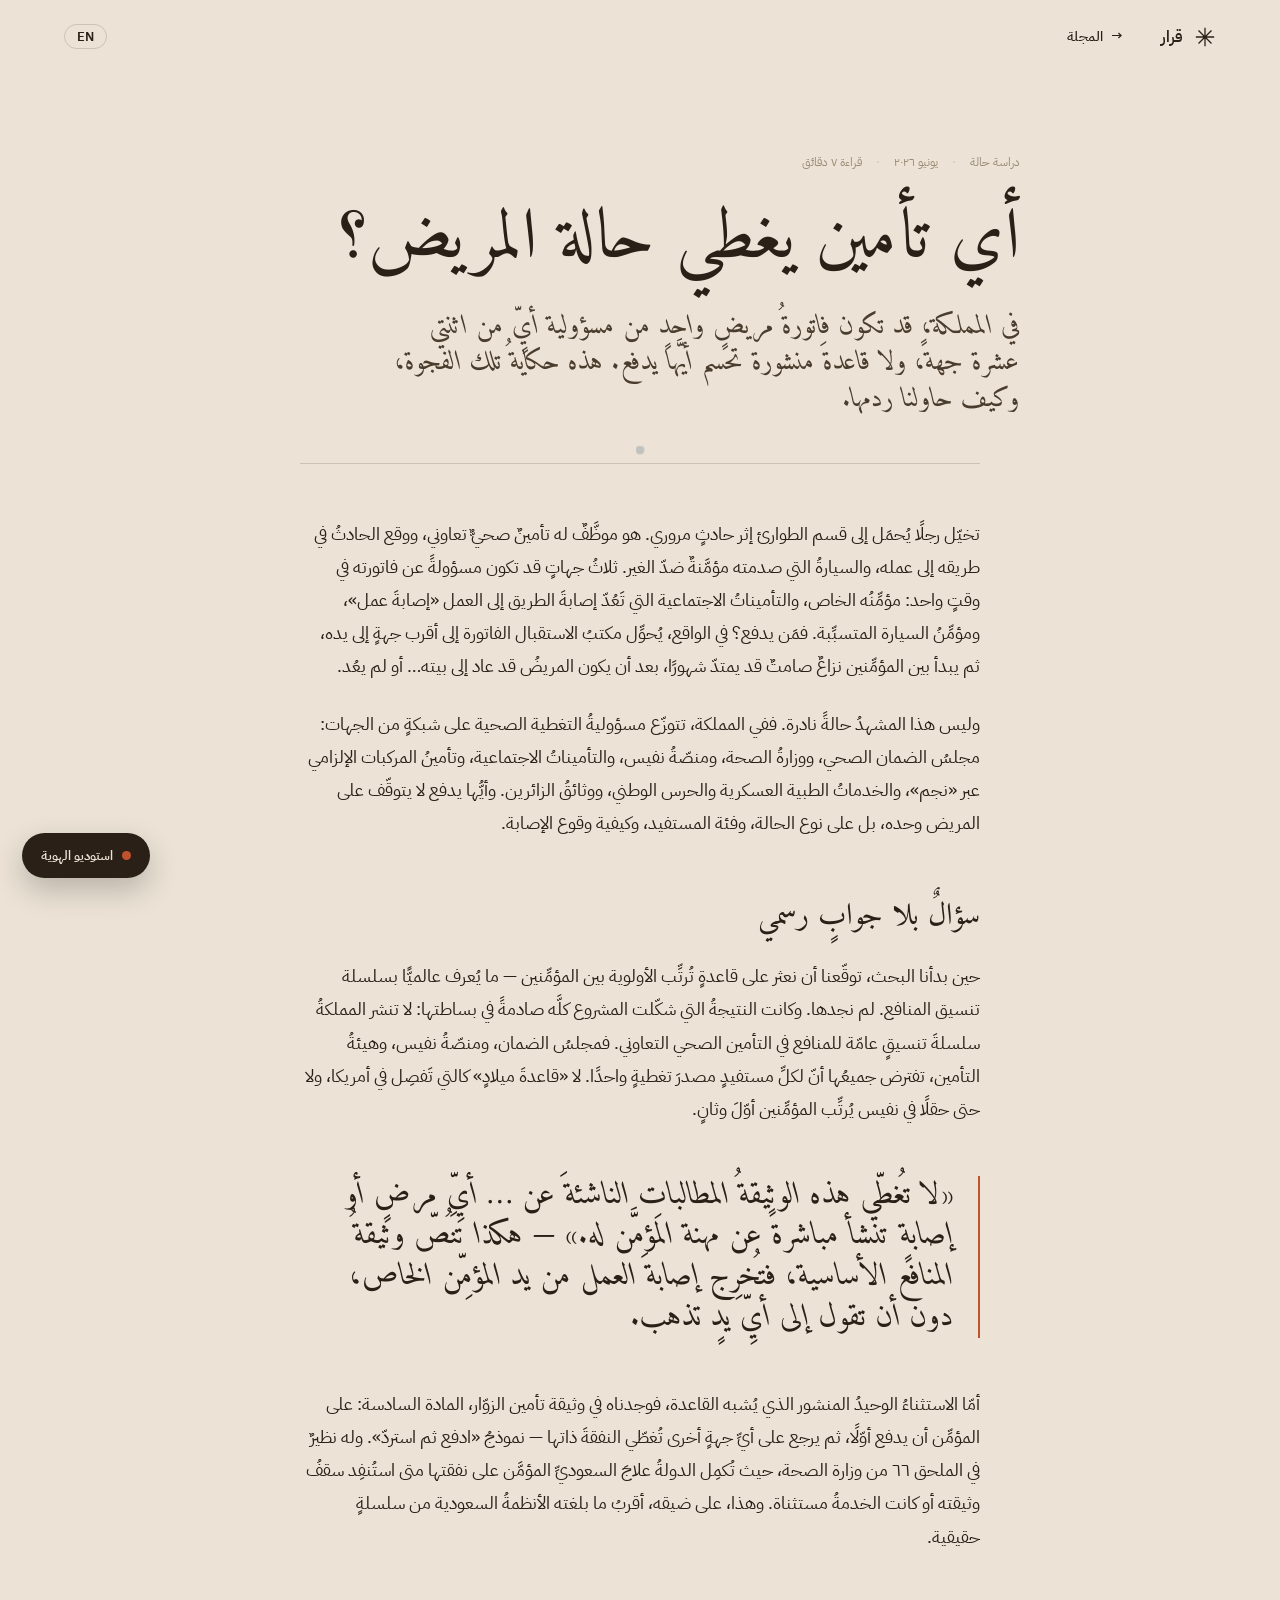
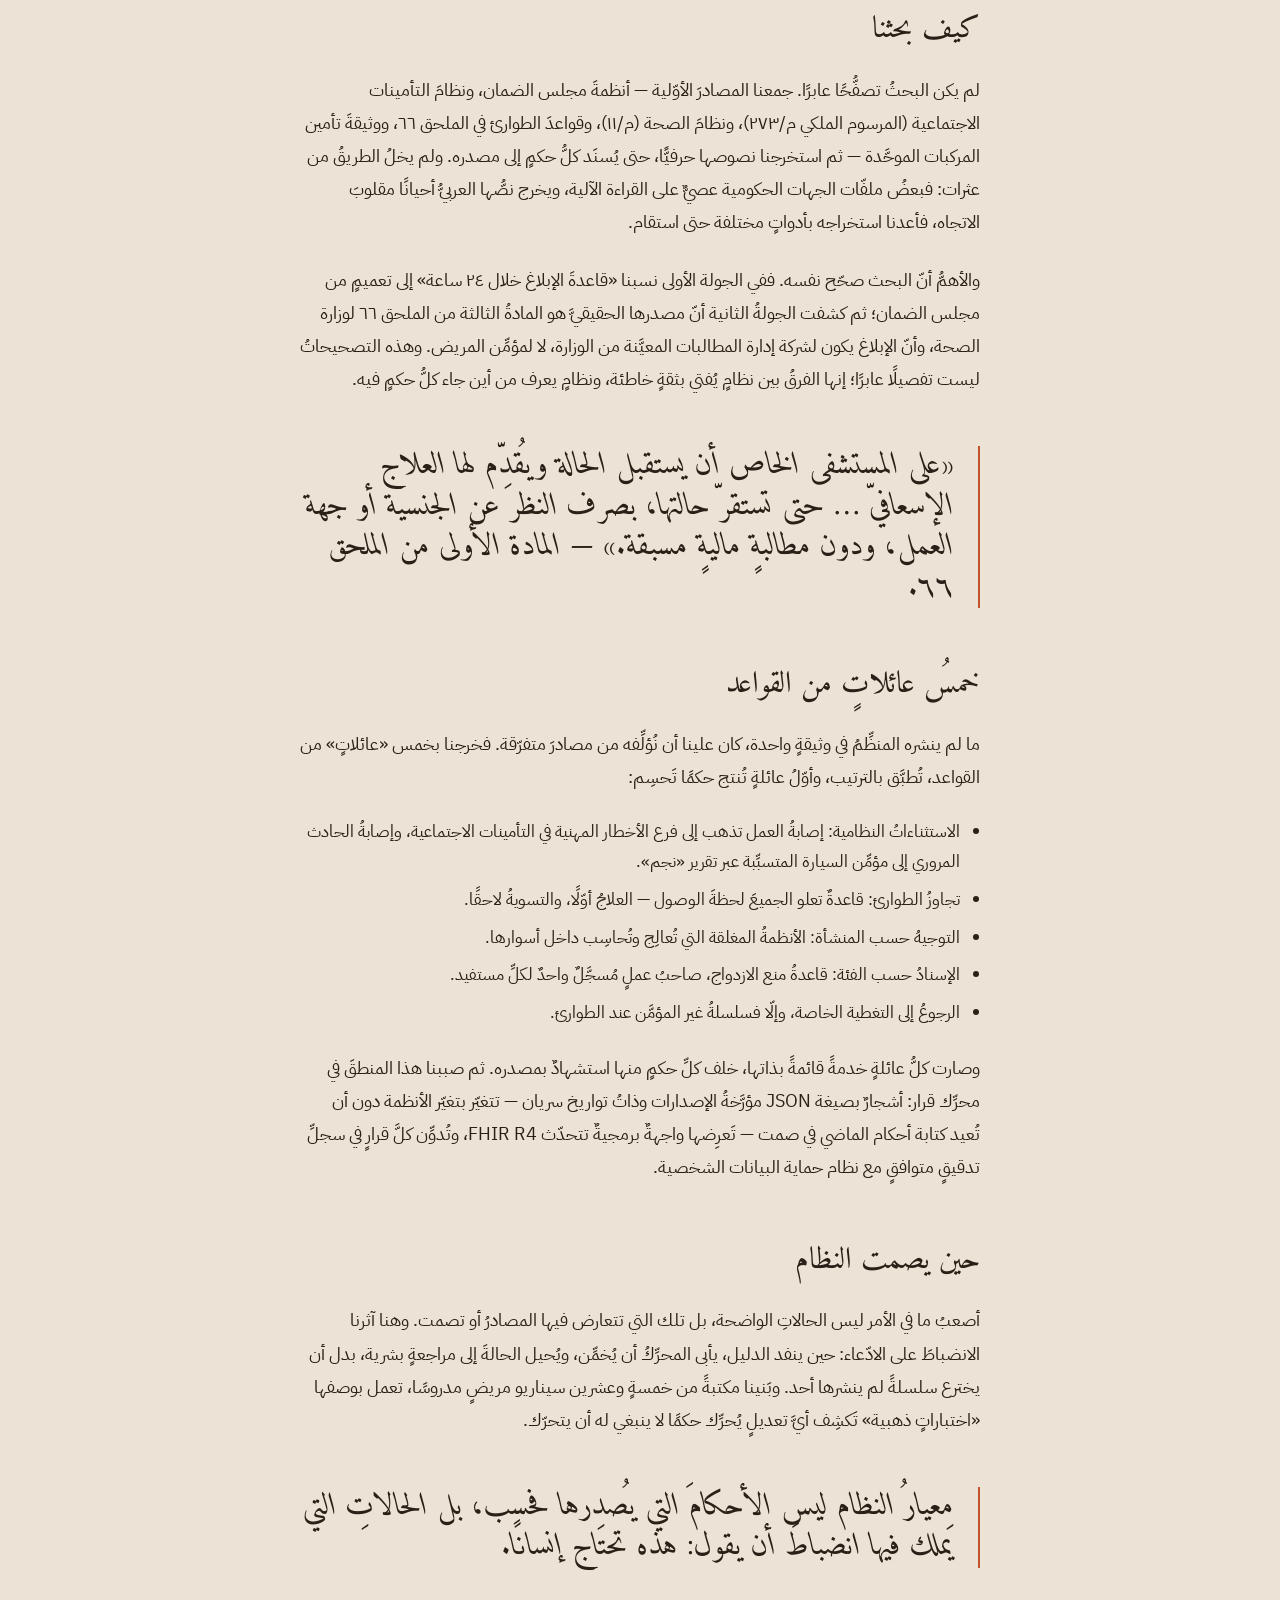
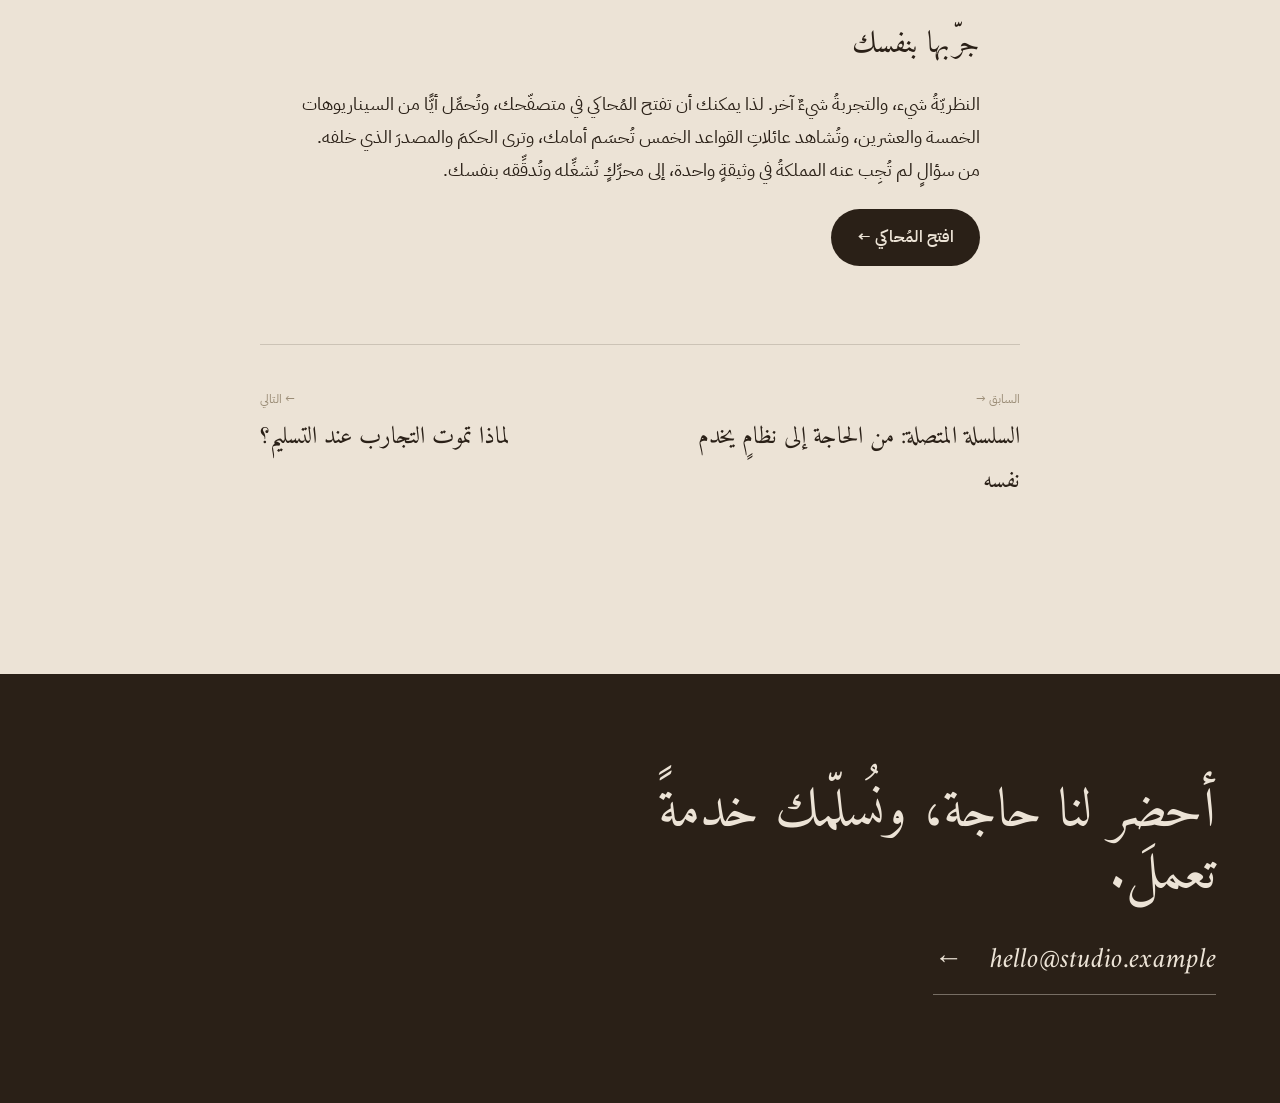
==== commit 951ad8d7: "Instrument the site with the CXPinsight web SDK Add insight.js — one shared file, included in the <h" ====
--- a/article.ar.html
+++ b/article.ar.html
@@ -18,6 +18,8 @@
 .acta a{display:inline-flex;align-items:center;gap:12px;font-family:var(--serif);font-style:italic;font-size:clamp(1.2rem,2.6vw,1.8rem);border-bottom:1px solid color-mix(in srgb,var(--bg) 40%,transparent);padding-bottom:7px;transition:gap .4s,border-color .4s}
 .acta a:hover{gap:24px;border-color:var(--bg)}
 </style>
+<!-- CXPinsight — engagement SDK + the studio's own events -->
+<script src="insight.js"></script>
 </head>
 <body data-theme="sand" data-texture="none" data-type="plex">
 
--- a/studio.css
+++ b/studio.css
@@ -209,12 +209,8 @@
 
 /* ============ HERO MEDIA — Najdi backdrop, text in front ============ */
 .hero-media{position:absolute;top:0;bottom:0;left:50%;transform:translateX(-50%);width:100vw;z-index:0;pointer-events:none;overflow:hidden}
-.hero-media img{width:100%;height:100%;object-fit:cover;object-position:left center;display:block}
-/* scrims: a top one so the nav keeps theme contrast over the photo, and a bottom
-   one so the headline + subline stay legible */
-.hero-media::after{content:"";position:absolute;inset:0;background:
-  linear-gradient(to bottom, color-mix(in srgb,var(--bg) 82%,transparent) 0%, color-mix(in srgb,var(--bg) 32%,transparent) 9%, transparent 18%),
-  linear-gradient(to top, var(--bg) 4%, color-mix(in srgb,var(--bg) 60%,transparent) 30%, transparent 60%)}
+.hero-media{padding:clamp(84px,13vh,150px) clamp(20px,6vw,110px)}
+.hero-media img{width:100%;height:100%;object-fit:contain;object-position:center;display:block;transform:scaleX(-1)}
 .hero > *:not(.hero-media){position:relative;z-index:1}
 
 @media (prefers-reduced-motion:reduce){
--- a/studio.ar.css
+++ b/studio.ar.css
@@ -56,8 +56,8 @@
 [dir="rtl"] .anav .next{ margin-left:0; margin-right:auto; align-items:flex-end; text-align:left; }
 [dir="rtl"] .anav .prev{ align-items:flex-start; text-align:right; }
 
-/* hero backdrop flips so the bright wall sits under the right-aligned text */
-[dir="rtl"] .hero-media img{ transform:scaleX(-1); object-position:left center; }
+/* hero backdrop: keep the arch on the left (natural), empty space under the right-aligned text */
+[dir="rtl"] .hero-media img{ transform:none; object-position:center; }
 
 /* marquee scrolls the natural RTL way (toward the right) */
 [dir="rtl"] .marquee .track{ animation-direction:reverse; }
